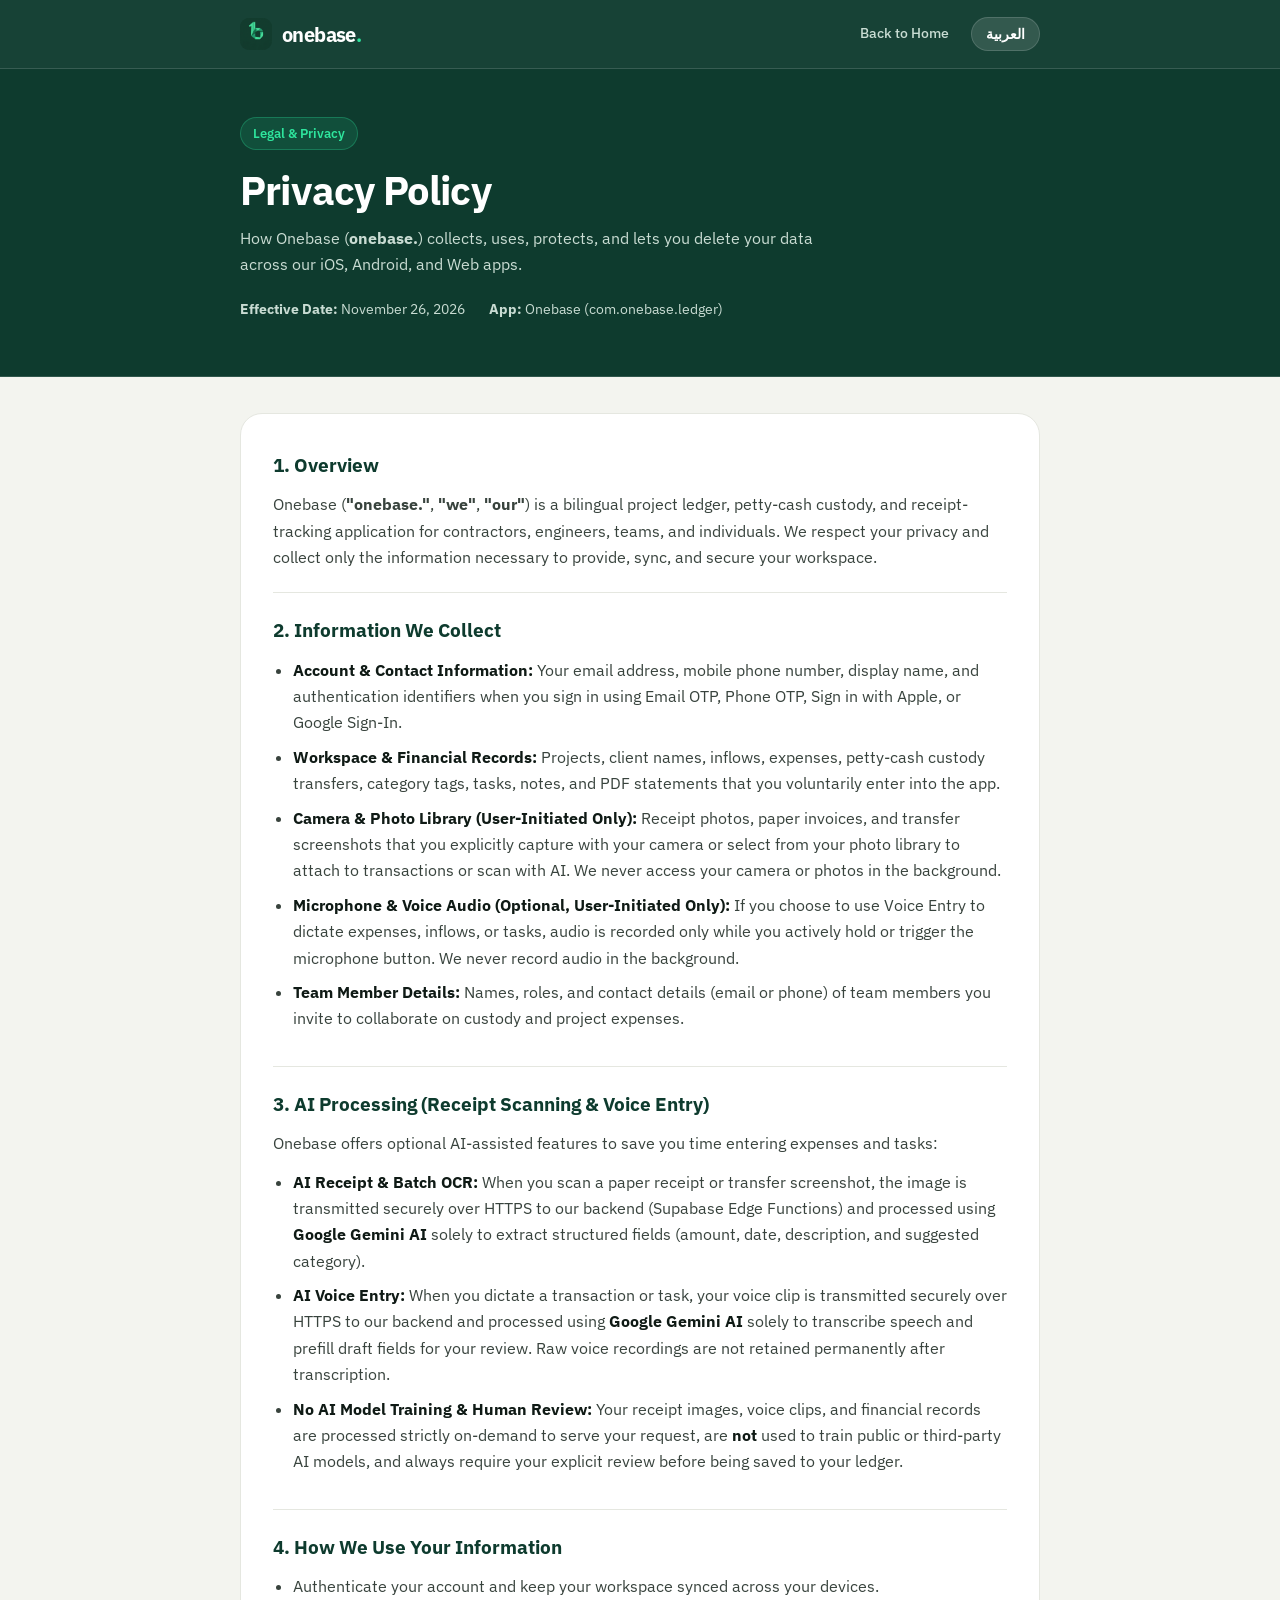
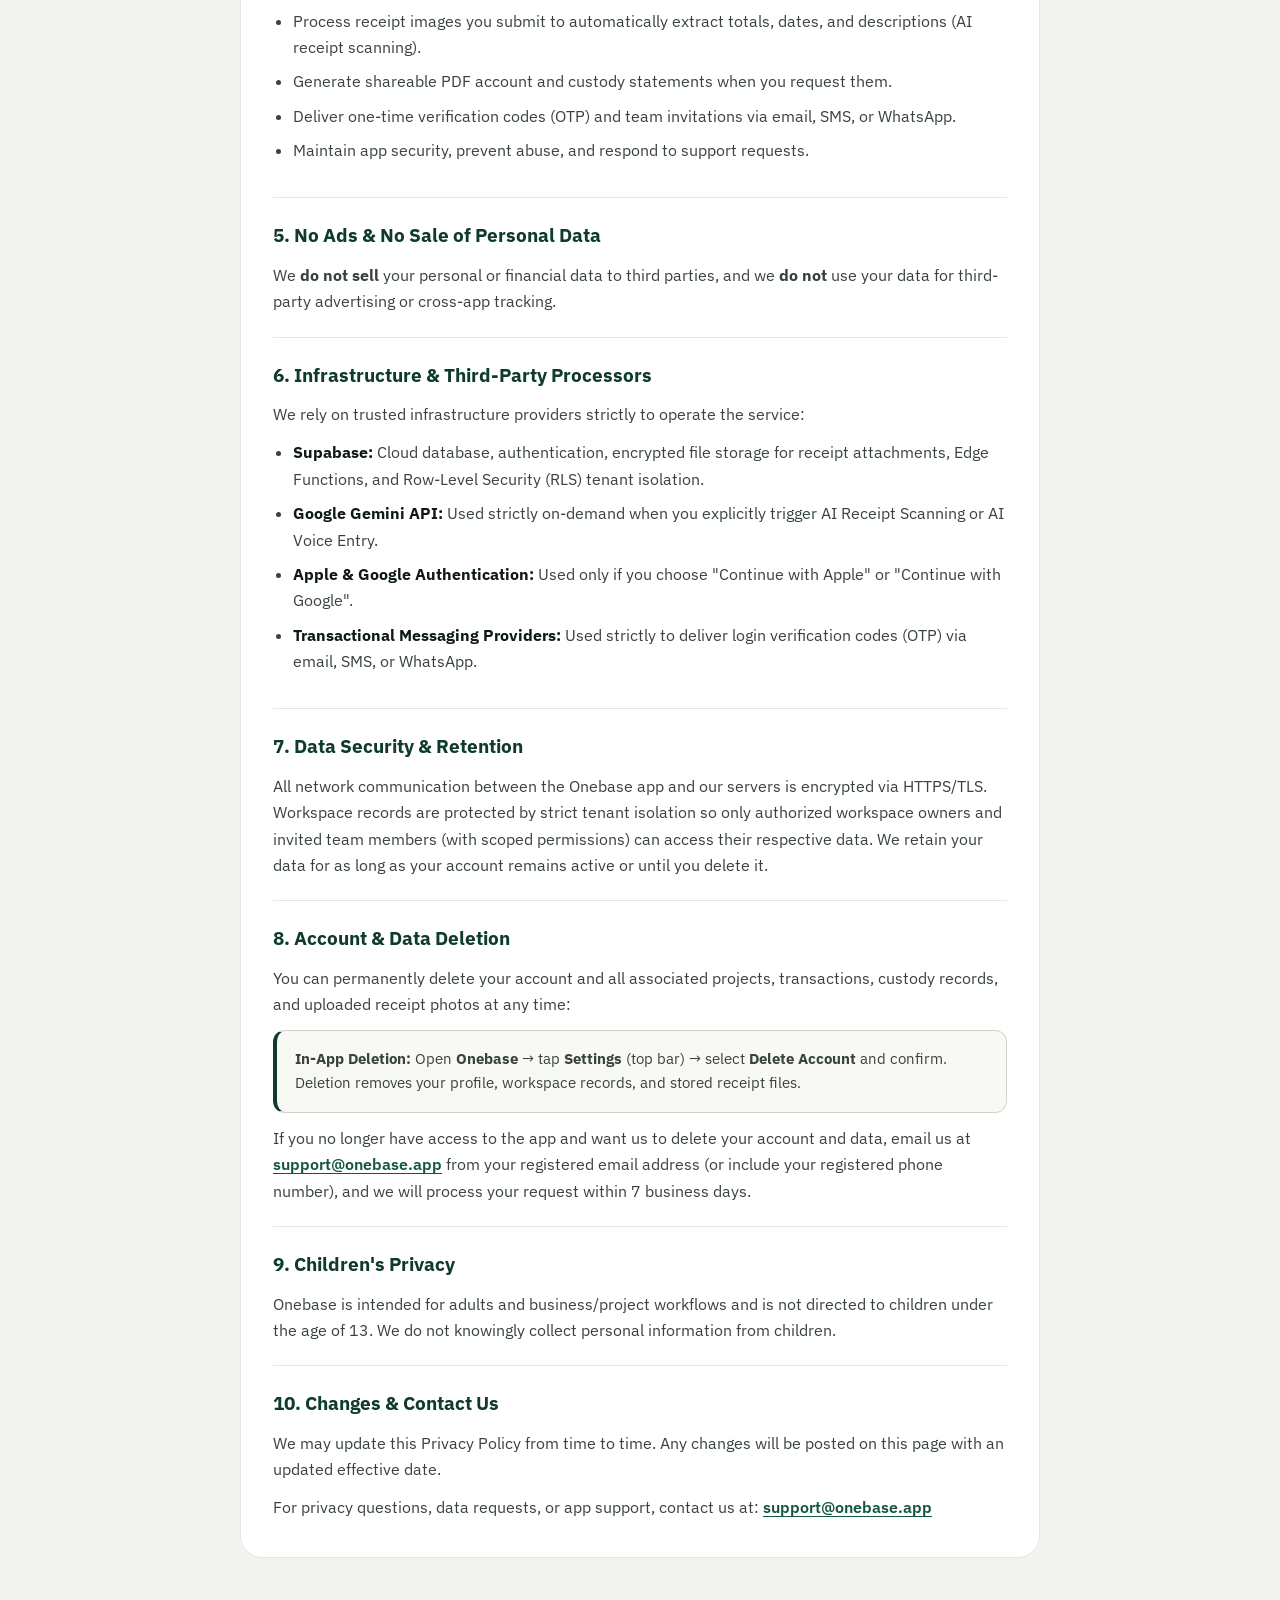
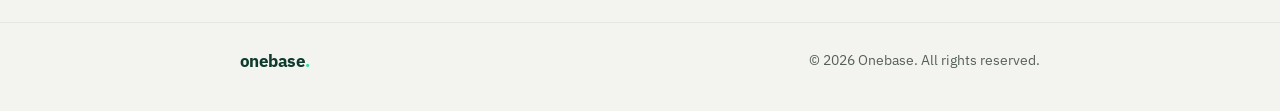
==== privacy/index.html @ 66e4df49 "feat: publish Onebase landing page and bilingual privacy policy" ====
<!DOCTYPE html>
<html lang="en" dir="ltr">
  <head>
    <meta charset="utf-8" />
    <meta name="viewport" content="width=device-width, initial-scale=1" />
    <title>Privacy Policy — onebase.</title>
    <meta
      name="description"
      content="Privacy Policy and Data Deletion information for Onebase (onebase.) — Project accounts, petty cash, receipts, and team custody."
    />
    <meta name="theme-color" content="#0E3B2E" />
    <link rel="icon" type="image/png" href="../assets/branding/app_icon.png" />
    <link rel="preconnect" href="https://fonts.googleapis.com" />
    <link rel="preconnect" href="https://fonts.gstatic.com" crossorigin />
    <link
      href="https://fonts.googleapis.com/css2?family=IBM+Plex+Sans:wght@400;500;600;700&family=IBM+Plex+Sans+Arabic:wght@400;500;600;700&display=swap"
      rel="stylesheet"
    />
    <style>
      :root {
        --white: #FFFFFF;
        --canvas: #F3F4EF;
        --surface-subtle: #F8F9F5;
        --line: #E5E7E0;
        --line-strong: #D0D5CB;
        --ink: #0F1A15;
        --ink-2: #38433D;
        --muted: #55605A;
        --brand: #0E3B2E;
        --brand-mid: #14563F;
        --mint: #2EE59D;
        --mint-ink: #072219;
        --on-brand: #FFFFFF;
        --on-brand-muted: #C9DCD3;
        --brand-rule: rgba(255, 255, 255, 0.14);
        --font-en: "IBM Plex Sans", -apple-system, BlinkMacSystemFont, "Segoe UI", sans-serif;
        --font-ar: "IBM Plex Sans Arabic", "IBM Plex Sans", -apple-system, BlinkMacSystemFont, sans-serif;
      }

      *, *::before, *::after { box-sizing: border-box; }
      [hidden] { display: none !important; }

      html {
        scroll-behavior: smooth;
        background: var(--canvas);
        -webkit-font-smoothing: antialiased;
      }

      body {
        margin: 0;
        background: var(--canvas);
        color: var(--ink);
        font-family: var(--font-en);
        font-size: 16px;
        line-height: 1.65;
      }

      [dir="rtl"] body {
        font-family: var(--font-ar);
        line-height: 1.8;
      }

      .container {
        width: 100%;
        max-width: 840px;
        margin: 0 auto;
        padding: 0 20px;
      }

      /* Top Header */
      .site-header {
        position: sticky;
        top: 0;
        z-index: 20;
        background: rgba(14, 59, 46, 0.96);
        backdrop-filter: blur(10px);
        border-bottom: 1px solid var(--brand-rule);
      }

      .nav-row {
        height: 68px;
        display: flex;
        align-items: center;
        justify-content: space-between;
        gap: 16px;
      }

      .brand-lockup {
        display: inline-flex;
        align-items: center;
        gap: 10px;
        text-decoration: none;
        direction: ltr;
      }

      .brand-badge {
        width: 32px;
        height: 32px;
        border-radius: 9px;
        overflow: hidden;
        background: #143D2F;
        display: inline-flex;
        align-items: center;
        justify-content: center;
        flex-shrink: 0;
      }

      .brand-badge img {
        width: 100%;
        height: 100%;
        object-fit: cover;
        transform: scale(1.38);
      }

      .brand-wordmark {
        font-family: var(--font-en);
        font-size: 20px;
        font-weight: 700;
        letter-spacing: -0.03em;
        color: var(--on-brand);
        direction: ltr;
        unicode-bidi: isolate;
      }

      .brand-wordmark .dot {
        color: var(--mint);
      }

      .nav-actions {
        display: flex;
        align-items: center;
        gap: 10px;
      }

      .nav-link {
        color: var(--on-brand-muted);
        text-decoration: none;
        font-size: 14px;
        font-weight: 500;
        padding: 7px 12px;
        border-radius: 999px;
        transition: background 0.15s ease, color 0.15s ease;
      }

      .nav-link:hover {
        color: var(--white);
        background: rgba(255, 255, 255, 0.1);
      }

      .lang-btn {
        background: rgba(255, 255, 255, 0.12);
        color: var(--white);
        border: 1px solid var(--brand-rule);
        border-radius: 999px;
        padding: 7px 14px;
        font-family: inherit;
        font-size: 13.5px;
        font-weight: 600;
        cursor: pointer;
        transition: background 0.15s ease;
      }

      .lang-btn:hover {
        background: rgba(255, 255, 255, 0.2);
      }

      /* Hero Banner */
      .policy-hero {
        background: var(--brand);
        color: var(--on-brand);
        padding: 48px 0 56px;
        border-bottom: 1px solid var(--brand-rule);
      }

      .policy-eyebrow {
        display: inline-flex;
        align-items: center;
        gap: 8px;
        font-size: 13px;
        font-weight: 600;
        color: var(--mint);
        background: rgba(46, 229, 157, 0.12);
        border: 1px solid rgba(46, 229, 157, 0.28);
        padding: 5px 12px;
        border-radius: 999px;
        margin-bottom: 16px;
      }

      .policy-hero h1 {
        margin: 0 0 12px;
        font-size: clamp(1.85rem, 3.6vw, 2.5rem);
        line-height: 1.2;
        letter-spacing: -0.02em;
      }

      .policy-hero p {
        margin: 0;
        color: var(--on-brand-muted);
        max-width: 620px;
        font-size: 15.5px;
      }

      .policy-meta {
        margin-top: 20px;
        display: flex;
        flex-wrap: wrap;
        gap: 12px 24px;
        font-size: 13.5px;
        color: var(--on-brand-muted);
      }

      /* Policy Card Body */
      .policy-main {
        padding: 36px 0 64px;
      }

      .policy-card {
        background: var(--white);
        border: 1px solid var(--line);
        border-radius: 22px;
        padding: 36px 32px;
      }

      @media (max-width: 640px) {
        .policy-card {
          padding: 24px 20px;
          border-radius: 18px;
        }
        .policy-hero {
          padding: 36px 0 40px;
        }
      }

      .policy-section {
        padding: 22px 0;
        border-bottom: 1px solid var(--line);
      }

      .policy-section:first-child {
        padding-top: 0;
      }

      .policy-section:last-child {
        padding-bottom: 0;
        border-bottom: none;
      }

      .policy-section h2 {
        margin: 0 0 10px;
        font-size: 19px;
        font-weight: 700;
        color: var(--brand);
      }

      .policy-section p {
        margin: 0 0 12px;
        color: var(--ink-2);
      }

      .policy-section p:last-child {
        margin-bottom: 0;
      }

      .policy-section ul {
        margin: 0 0 12px;
        padding-inline-start: 20px;
        color: var(--ink-2);
      }

      .policy-section li {
        margin-bottom: 8px;
      }

      .policy-section li strong {
        color: var(--ink);
      }

      .highlight-box {
        background: var(--surface-subtle);
        border: 1px solid var(--line-strong);
        border-inline-start: 4px solid var(--brand);
        border-radius: 12px;
        padding: 16px 18px;
        margin-top: 12px;
      }

      .highlight-box p {
        margin: 0;
        font-size: 15px;
      }

      a.inline-link {
        color: var(--brand-mid);
        font-weight: 600;
        text-decoration: underline;
        text-underline-offset: 3px;
      }

      /* Footer */
      .site-footer {
        border-top: 1px solid var(--line);
        padding: 24px 0 36px;
        color: var(--muted);
        font-size: 14px;
      }

      .footer-row {
        display: flex;
        flex-wrap: wrap;
        align-items: center;
        justify-content: space-between;
        gap: 12px;
      }

      .footer-wordmark {
        font-family: var(--font-en);
        font-weight: 700;
        color: var(--brand);
        font-size: 17px;
        letter-spacing: -0.03em;
        direction: ltr;
        unicode-bidi: isolate;
      }

      .footer-wordmark .dot {
        color: var(--mint);
      }
    </style>
  </head>
  <body>
    <header class="site-header">
      <div class="container nav-row">
        <a class="brand-lockup" href="../" aria-label="onebase. Home">
          <span class="brand-badge">
            <img src="../assets/branding/app_icon.png" alt="onebase." />
          </span>
          <span class="brand-wordmark">onebase<span class="dot">.</span></span>
        </a>
        <div class="nav-actions">
          <a class="nav-link" href="../" id="nav-home">Back to Home</a>
          <button type="button" class="lang-btn" id="btn-lang" aria-label="Switch language">العربية</button>
        </div>
      </div>
    </header>

    <!-- ENGLISH CONTENT -->
    <div id="content-en">
      <section class="policy-hero">
        <div class="container">
          <span class="policy-eyebrow">Legal &amp; Privacy</span>
          <h1>Privacy Policy</h1>
          <p>
            How Onebase (<strong>onebase.</strong>) collects, uses, protects, and lets you delete your data across our iOS, Android, and Web apps.
          </p>
          <div class="policy-meta">
            <span><strong>Effective Date:</strong> November 26, 2026</span>
            <span><strong>App:</strong> Onebase (com.onebase.ledger)</span>
          </div>
        </div>
      </section>

      <main class="policy-main">
        <div class="container">
          <article class="policy-card">
            <section class="policy-section">
              <h2>1. Overview</h2>
              <p>
                Onebase (<strong>"onebase."</strong>, <strong>"we"</strong>, <strong>"our"</strong>) is a bilingual project ledger, petty-cash custody, and receipt-tracking application for contractors, engineers, teams, and individuals. We respect your privacy and collect only the information necessary to provide, sync, and secure your workspace.
              </p>
            </section>

            <section class="policy-section">
              <h2>2. Information We Collect</h2>
              <ul>
                <li>
                  <strong>Account &amp; Contact Information:</strong> Your email address, mobile phone number, display name, and authentication identifiers when you sign in using Email OTP, Phone OTP, Sign in with Apple, or Google Sign-In.
                </li>
                <li>
                  <strong>Workspace &amp; Financial Records:</strong> Projects, client names, inflows, expenses, petty-cash custody transfers, category tags, tasks, notes, and PDF statements that you voluntarily enter into the app.
                </li>
                <li>
                  <strong>Camera &amp; Photo Library (User-Initiated Only):</strong> Receipt photos, paper invoices, and transfer screenshots that you explicitly capture with your camera or select from your photo library to attach to transactions or scan with AI. We never access your camera or photos in the background.
                </li>
                <li>
                  <strong>Microphone &amp; Voice Audio (Optional, User-Initiated Only):</strong> If you choose to use Voice Entry to dictate expenses, inflows, or tasks, audio is recorded only while you actively hold or trigger the microphone button. We never record audio in the background.
                </li>
                <li>
                  <strong>Team Member Details:</strong> Names, roles, and contact details (email or phone) of team members you invite to collaborate on custody and project expenses.
                </li>
              </ul>
            </section>

            <section class="policy-section">
              <h2>3. AI Processing (Receipt Scanning &amp; Voice Entry)</h2>
              <p>
                Onebase offers optional AI-assisted features to save you time entering expenses and tasks:
              </p>
              <ul>
                <li>
                  <strong>AI Receipt &amp; Batch OCR:</strong> When you scan a paper receipt or transfer screenshot, the image is transmitted securely over HTTPS to our backend (Supabase Edge Functions) and processed using <strong>Google Gemini AI</strong> solely to extract structured fields (amount, date, description, and suggested category).
                </li>
                <li>
                  <strong>AI Voice Entry:</strong> When you dictate a transaction or task, your voice clip is transmitted securely over HTTPS to our backend and processed using <strong>Google Gemini AI</strong> solely to transcribe speech and prefill draft fields for your review. Raw voice recordings are not retained permanently after transcription.
                </li>
                <li>
                  <strong>No AI Model Training &amp; Human Review:</strong> Your receipt images, voice clips, and financial records are processed strictly on-demand to serve your request, are <strong>not</strong> used to train public or third-party AI models, and always require your explicit review before being saved to your ledger.
                </li>
              </ul>
            </section>

            <section class="policy-section">
              <h2>4. How We Use Your Information</h2>
              <ul>
                <li>Authenticate your account and keep your workspace synced across your devices.</li>
                <li>Process receipt images you submit to automatically extract totals, dates, and descriptions (AI receipt scanning).</li>
                <li>Generate shareable PDF account and custody statements when you request them.</li>
                <li>Deliver one-time verification codes (OTP) and team invitations via email, SMS, or WhatsApp.</li>
                <li>Maintain app security, prevent abuse, and respond to support requests.</li>
              </ul>
            </section>

            <section class="policy-section">
              <h2>5. No Ads &amp; No Sale of Personal Data</h2>
              <p>
                We <strong>do not sell</strong> your personal or financial data to third parties, and we <strong>do not</strong> use your data for third-party advertising or cross-app tracking.
              </p>
            </section>

            <section class="policy-section">
              <h2>6. Infrastructure &amp; Third-Party Processors</h2>
              <p>We rely on trusted infrastructure providers strictly to operate the service:</p>
              <ul>
                <li><strong>Supabase:</strong> Cloud database, authentication, encrypted file storage for receipt attachments, Edge Functions, and Row-Level Security (RLS) tenant isolation.</li>
                <li><strong>Google Gemini API:</strong> Used strictly on-demand when you explicitly trigger AI Receipt Scanning or AI Voice Entry.</li>
                <li><strong>Apple &amp; Google Authentication:</strong> Used only if you choose "Continue with Apple" or "Continue with Google".</li>
                <li><strong>Transactional Messaging Providers:</strong> Used strictly to deliver login verification codes (OTP) via email, SMS, or WhatsApp.</li>
              </ul>
            </section>

            <section class="policy-section">
              <h2>7. Data Security &amp; Retention</h2>
              <p>
                All network communication between the Onebase app and our servers is encrypted via HTTPS/TLS. Workspace records are protected by strict tenant isolation so only authorized workspace owners and invited team members (with scoped permissions) can access their respective data. We retain your data for as long as your account remains active or until you delete it.
              </p>
            </section>

            <section class="policy-section" id="deletion">
              <h2>8. Account &amp; Data Deletion</h2>
              <p>
                You can permanently delete your account and all associated projects, transactions, custody records, and uploaded receipt photos at any time:
              </p>
              <div class="highlight-box">
                <p>
                  <strong>In-App Deletion:</strong> Open <strong>Onebase</strong> → tap <strong>Settings</strong> (top bar) → select <strong>Delete Account</strong> and confirm. Deletion removes your profile, workspace records, and stored receipt files.
                </p>
              </div>
              <p style="margin-top: 12px;">
                If you no longer have access to the app and want us to delete your account and data, email us at
                <a class="inline-link" href="mailto:support@onebase.app">support@onebase.app</a>
                from your registered email address (or include your registered phone number), and we will process your request within 7 business days.
              </p>
            </section>

            <section class="policy-section">
              <h2>9. Children's Privacy</h2>
              <p>
                Onebase is intended for adults and business/project workflows and is not directed to children under the age of 13. We do not knowingly collect personal information from children.
              </p>
            </section>

            <section class="policy-section" id="contact">
              <h2>10. Changes &amp; Contact Us</h2>
              <p>
                We may update this Privacy Policy from time to time. Any changes will be posted on this page with an updated effective date.
              </p>
              <p>
                For privacy questions, data requests, or app support, contact us at:
                <a class="inline-link" href="mailto:support@onebase.app">support@onebase.app</a>
              </p>
            </section>
          </article>
        </div>
      </main>
    </div>

    <!-- ARABIC CONTENT -->
    <div id="content-ar" hidden>
      <section class="policy-hero">
        <div class="container">
          <span class="policy-eyebrow">الخصوصية والأمان</span>
          <h1>سياسة الخصوصية</h1>
          <p>
            كيف يجمع تطبيق <strong>onebase.</strong> بياناتك ويستخدمها ويحميها، وكيف يمكنك حذف حسابك وبياناتك بالكامل في أي وقت على iOS و Android والويب.
          </p>
          <div class="policy-meta">
            <span><strong>تاريخ السريان:</strong> 26 نوفمبر 2026</span>
            <span><strong>التطبيق:</strong> Onebase (com.onebase.ledger)</span>
          </div>
        </div>
      </section>

      <main class="policy-main">
        <div class="container">
          <article class="policy-card">
            <section class="policy-section">
              <h2>1. نظرة عامة</h2>
              <p>
                تطبيق <strong>Onebase (onebase.)</strong> هو مساحة عمل لإدارة حسابات المشاريع والعُهد النثرية والفواتير وفرق العمل. نحترم خصوصيتك ونجمع فقط الحد الأدنى من البيانات اللازمة لتشغيل التطبيق ومزامنة بياناتك وحمايتها.
              </p>
            </section>

            <section class="policy-section">
              <h2>2. البيانات التي نجمعها</h2>
              <ul>
                <li>
                  <strong>بيانات الحساب والتواصل:</strong> البريد الإلكتروني، رقم الموبايل، الاسم الكامل، ومُعرّف تسجيل الدخول عند استخدام البريد أو الموبايل أو Apple أو Google.
                </li>
                <li>
                  <strong>بيانات المشاريع والمعاملات:</strong> أسماء المشاريع والعملاء، الوارد والمنصرف، حركات العُهد، التصنيفات، المهام، الملاحظات، وكشوف الحساب التي تدخلها بنفسك.
                </li>
                <li>
                  <strong>الكاميرا ومعرض الصور (بطلبك فقط):</strong> صور الفواتير الورقية ولقطات شاشة التحويلات التي تختار تصويرها أو إرفاقها بالمعاملات أو مسحها بالذكاء الاصطناعي. لا نصل أبداً للكاميرا أو الصور في الخلفية.
                </li>
                <li>
                  <strong>الميكروفون والتسجيل الصوتي (اختياري وبطلبك فقط):</strong> عند اختيارك لاستخدام التسجيل الصوتي لإدخال المصروفات أو المهام، يتم تسجيل الصوت فقط أثناء ضغطك على زر الميكروفون. لا نقوم أبداً بالتسجيل في الخلفية.
                </li>
                <li>
                  <strong>بيانات أعضاء الفريق:</strong> الأسماء والأدوار وأرقام التواصل لأعضاء الفريق الذين تضيفهم لمتابعة العُهد والمصروفات.
                </li>
              </ul>
            </section>

            <section class="policy-section">
              <h2>3. المعالجة بالذكاء الاصطناعي (مسح الفواتير والتسجيل الصوتي)</h2>
              <p>
                يوفر Onebase مزايا اختيارية مدعومة بالذكاء الاصطناعي لتسريع إدخال المصروفات والمهام:
              </p>
              <ul>
                <li>
                  <strong>قراءة الفواتير بالذكاء الاصطناعي (OCR):</strong> عند مسح فاتورة ورقية أو لقطة شاشة تحويل، يتم إرسال الصورة بشكل مشفر عبر HTTPS إلى خوادمنا (Supabase Edge Functions) ومعالجتها بواسطة <strong>Google Gemini AI</strong> فقط لاستخراج المبلغ والتاريخ والوصف والتصنيف المقترح.
                </li>
                <li>
                  <strong>الإدخال الصوتي بالذكاء الاصطناعي:</strong> عند إملاء حركة أو مهمة بالصوت، يتم إرسال المقطع الصوتي بشكل مشفر عبر HTTPS ومعالجته بواسطة <strong>Google Gemini AI</strong> فقط لتحويل الصوت إلى مسودة حركة تراجعها قبل الحفظ. لا يتم الاحتفاظ بالتسجيلات الصوتية الخام بشكل دائم بعد التحويل.
                </li>
                <li>
                  <strong>عدم استخدام بياناتك لتدريب نماذج الذكاء الاصطناعي:</strong> تُعالج صور الفواتير والمقاطع الصوتية عند الطلب فقط لتنفيذ مهمتك، و<strong>لا تُستخدم</strong> لتدريب نماذج ذكاء اصطناعي عامة أو تابعة لأطراف ثالثة، ودائماً تراجع البيانات وتؤكدها بنفسك قبل حفظها.
                </li>
              </ul>
            </section>

            <section class="policy-section">
              <h2>4. كيف نستخدم بياناتك</h2>
              <ul>
                <li>تسجيل دخولك ومزامنة مشاريعك وحساباتك بأمان عبر أجهزتك.</li>
                <li>تحليل صور الفواتير التي ترفعها لاستخراج الإجمالي والوصف تلقائياً لتسهيل التسجيل.</li>
                <li>إنشاء كشوف حساب PDF جاهزة للمشاركة عند طلبك.</li>
                <li>إرسال أكواد التحقق (OTP) ودعوات الفريق عبر البريد الإلكتروني أو الرسائل القصيرة / واتساب.</li>
                <li>حماية الحسابات والاستجابة لطلبات الدعم الفني.</li>
              </ul>
            </section>

            <section class="policy-section">
              <h2>5. لا إعلانات ولا بيع للبيانات</h2>
              <p>
                نحن <strong>لا نبيع</strong> بياناتك الشخصية أو المالية لأي طرف ثالث، ولا نستخدمها في الإعلانات الموجهة أو التتبع عبر التطبيقات الأخرى.
              </p>
            </section>

            <section class="policy-section">
              <h2>6. مزودو البنية التحتية</h2>
              <p>نعتمد على مزودي خدمات موثوقين لتشغيل التطبيق فقط:</p>
              <ul>
                <li><strong>Supabase:</strong> قاعدة البيانات السحابية، التوثيق، التخزين المشفر لصور الفواتير، Edge Functions، وعزل البيانات بصلاحيات Row-Level Security (RLS).</li>
                <li><strong>Google Gemini API:</strong> يُستخدم عند الطلب فقط عند تشغيل مسح الفواتير أو الإدخال الصوتي بالذكاء الاصطناعي.</li>
                <li><strong>تسجيل الدخول عبر Apple و Google:</strong> يُستخدم فقط إذا اخترت الدخول بحساب Apple أو Google.</li>
                <li><strong>مزودو الرسائل:</strong> يُستخدمون فقط لإرسال أكواد التحقق (OTP) عبر البريد أو SMS أو واتساب.</li>
              </ul>
            </section>

            <section class="policy-section">
              <h2>7. الأمان والاحتفاظ بالبيانات</h2>
              <p>
                جميع الاتصالات بين التطبيق والخوادم مشفرة عبر HTTPS/TLS، وتتم حماية بيانات كل مساحة عمل بعزل كامل بحيث لا يطلع عليها سوى المالك وأعضاء الفريق المصرح لهم فقط. نحتفظ ببياناتك طالما حسابك نشط أو حتى تطلب حذفها.
              </p>
            </section>

            <section class="policy-section" id="deletion-ar">
              <h2>8. حذف الحساب والبيانات</h2>
              <p>
                يمكنك حذف حسابك بالكامل مع جميع المشاريع والمعاملات وسجلات العُهد وصور الفواتير المرفقة في أي وقت:
              </p>
              <div class="highlight-box">
                <p>
                  <strong>الحذف من داخل التطبيق:</strong> افتح تطبيق <strong>Onebase</strong> ← اضغط على <strong>الإعدادات</strong> في الشريط العلوي ← اختر <strong>حذف الحساب</strong> وأكّد الحذف.
                </p>
              </div>
              <p style="margin-top: 12px;">
                وفي حال تعذر وصولك للتطبيق، يمكنك مراسلتنا على
                <a class="inline-link" href="mailto:support@onebase.app">support@onebase.app</a>
                من بريدك المسجل (أو مع رقم موبايلك المسجل) وسنقوم بحذف حسابك وبياناتك خلال 7 أيام عمل.
              </p>
            </section>

            <section class="policy-section">
              <h2>9. خصوصية الأطفال</h2>
              <p>
                تطبيق Onebase مخصص للبالغين وأعمال المشاريع ولا يستهدف الأطفال دون سن 13 عاماً، ولا نجمع عن علم أي بيانات تخص الأطفال.
              </p>
            </section>

            <section class="policy-section" id="contact-ar">
              <h2>10. التحديثات والتواصل معنا</h2>
              <p>
                قد نقوم بتحديث سياسة الخصوصية هذه من وقت لآخر، وسيتم نشر أي تحديث على هذه الصفحة مع تاريخ سريانه الجديد.
              </p>
              <p>
                للاستفسارات المتعلقة بالخصوصية أو الدعم الفني، تواصل معنا عبر:
                <a class="inline-link" href="mailto:support@onebase.app">support@onebase.app</a>
              </p>
            </section>
          </article>
        </div>
      </main>
    </div>

    <footer class="site-footer">
      <div class="container footer-row">
        <span class="footer-wordmark">onebase<span class="dot">.</span></span>
        <span id="footer-copy">© 2026 Onebase. All rights reserved.</span>
      </div>
    </footer>

    <script>
      (function () {
        const params = new URLSearchParams(window.location.search);
        let lang = params.get('lang') === 'ar' ? 'ar' : 'en';

        const html = document.documentElement;
        const enEl = document.getElementById('content-en');
        const arEl = document.getElementById('content-ar');
        const btnLang = document.getElementById('btn-lang');
        const navHome = document.getElementById('nav-home');
        const footerCopy = document.getElementById('footer-copy');

        function applyLang(next) {
          lang = next === 'ar' ? 'ar' : 'en';
          html.lang = lang;
          html.dir = lang === 'ar' ? 'rtl' : 'ltr';
          enEl.hidden = lang === 'ar';
          arEl.hidden = lang !== 'ar';
          btnLang.textContent = lang === 'ar' ? 'English' : 'العربية';
          navHome.textContent = lang === 'ar' ? 'العودة للرئيسية' : 'Back to Home';
          navHome.href = lang === 'ar' ? '../?lang=ar' : '../?lang=en';
          footerCopy.textContent =
            lang === 'ar'
              ? '© 2026 Onebase. جميع الحقوق محفوظة.'
              : '© 2026 Onebase. All rights reserved.';
          document.title =
            lang === 'ar' ? 'سياسة الخصوصية — onebase.' : 'Privacy Policy — onebase.';
        }

        btnLang.addEventListener('click', function () {
          const next = lang === 'ar' ? 'en' : 'ar';
          applyLang(next);
          const url = new URL(window.location.href);
          url.searchParams.set('lang', next);
          window.history.replaceState({}, '', url.toString());
        });

        applyLang(lang);
      })();
    </script>
  </body>
</html>
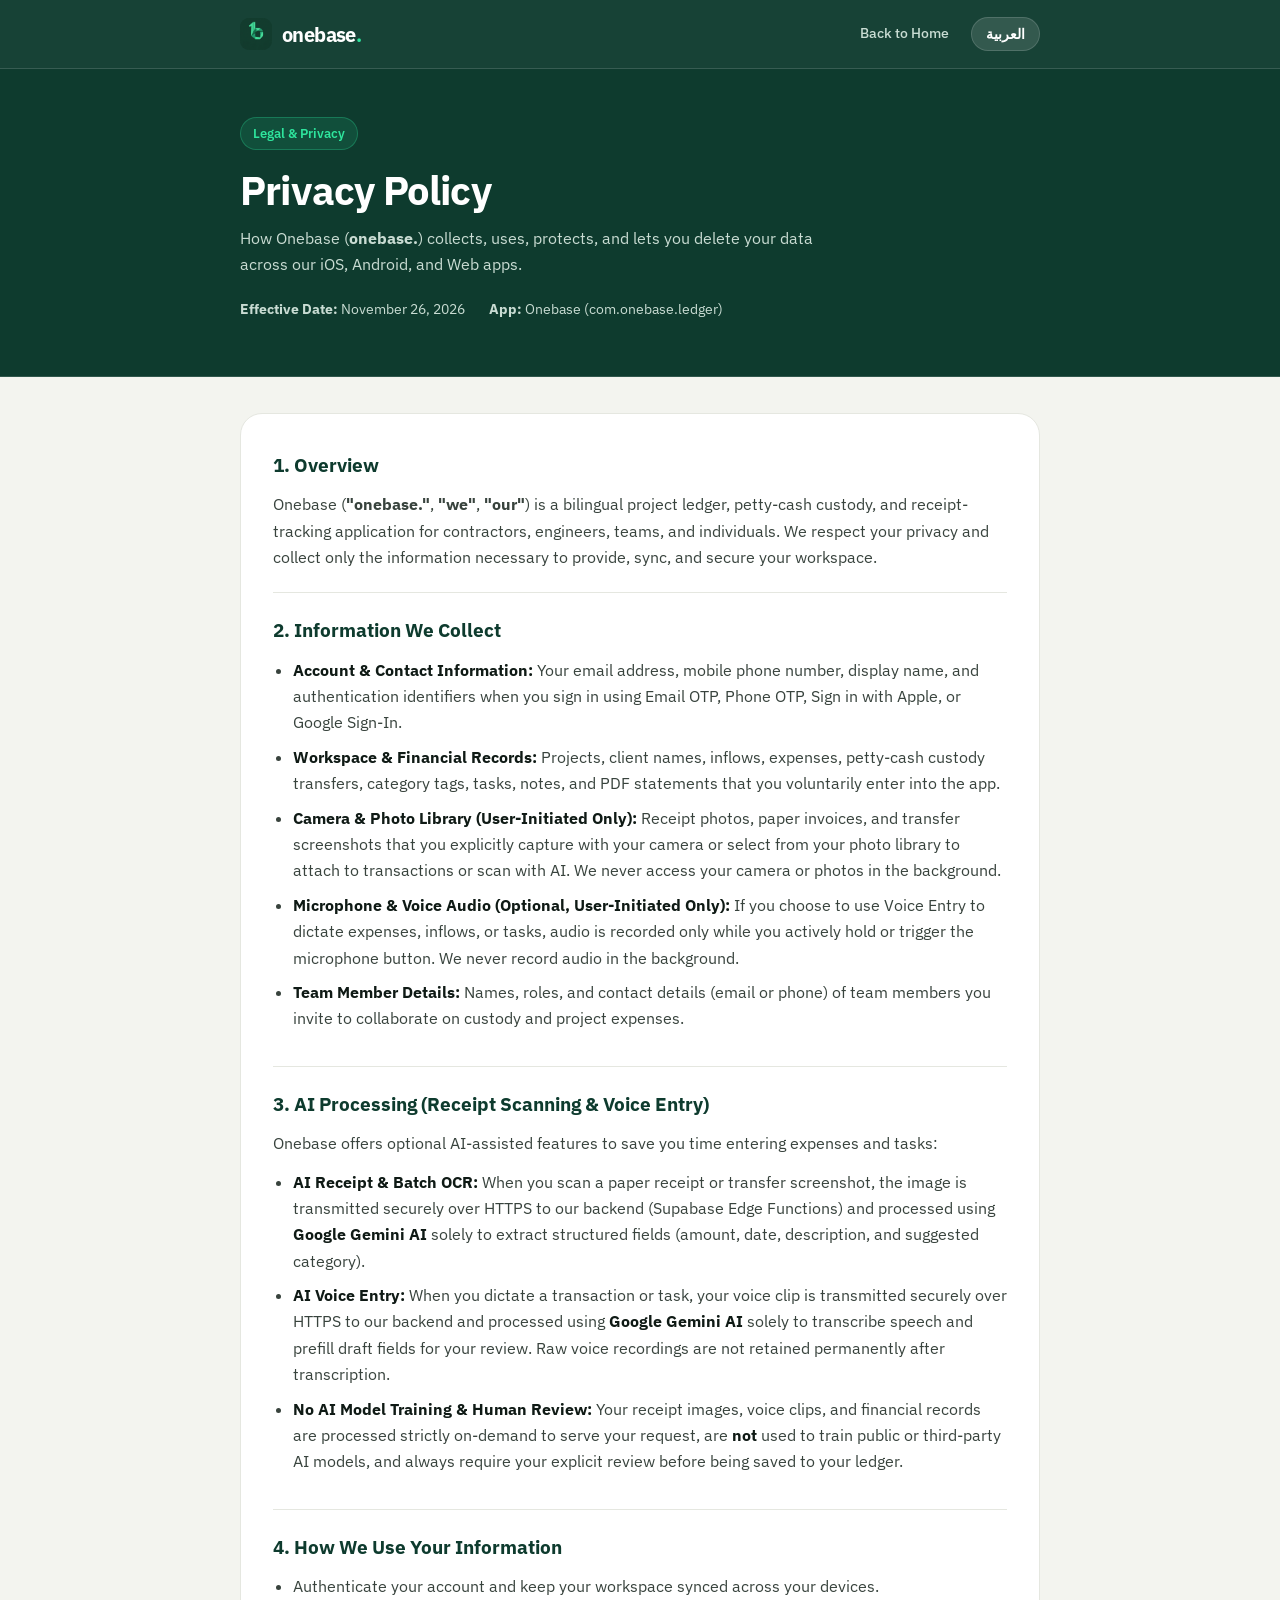
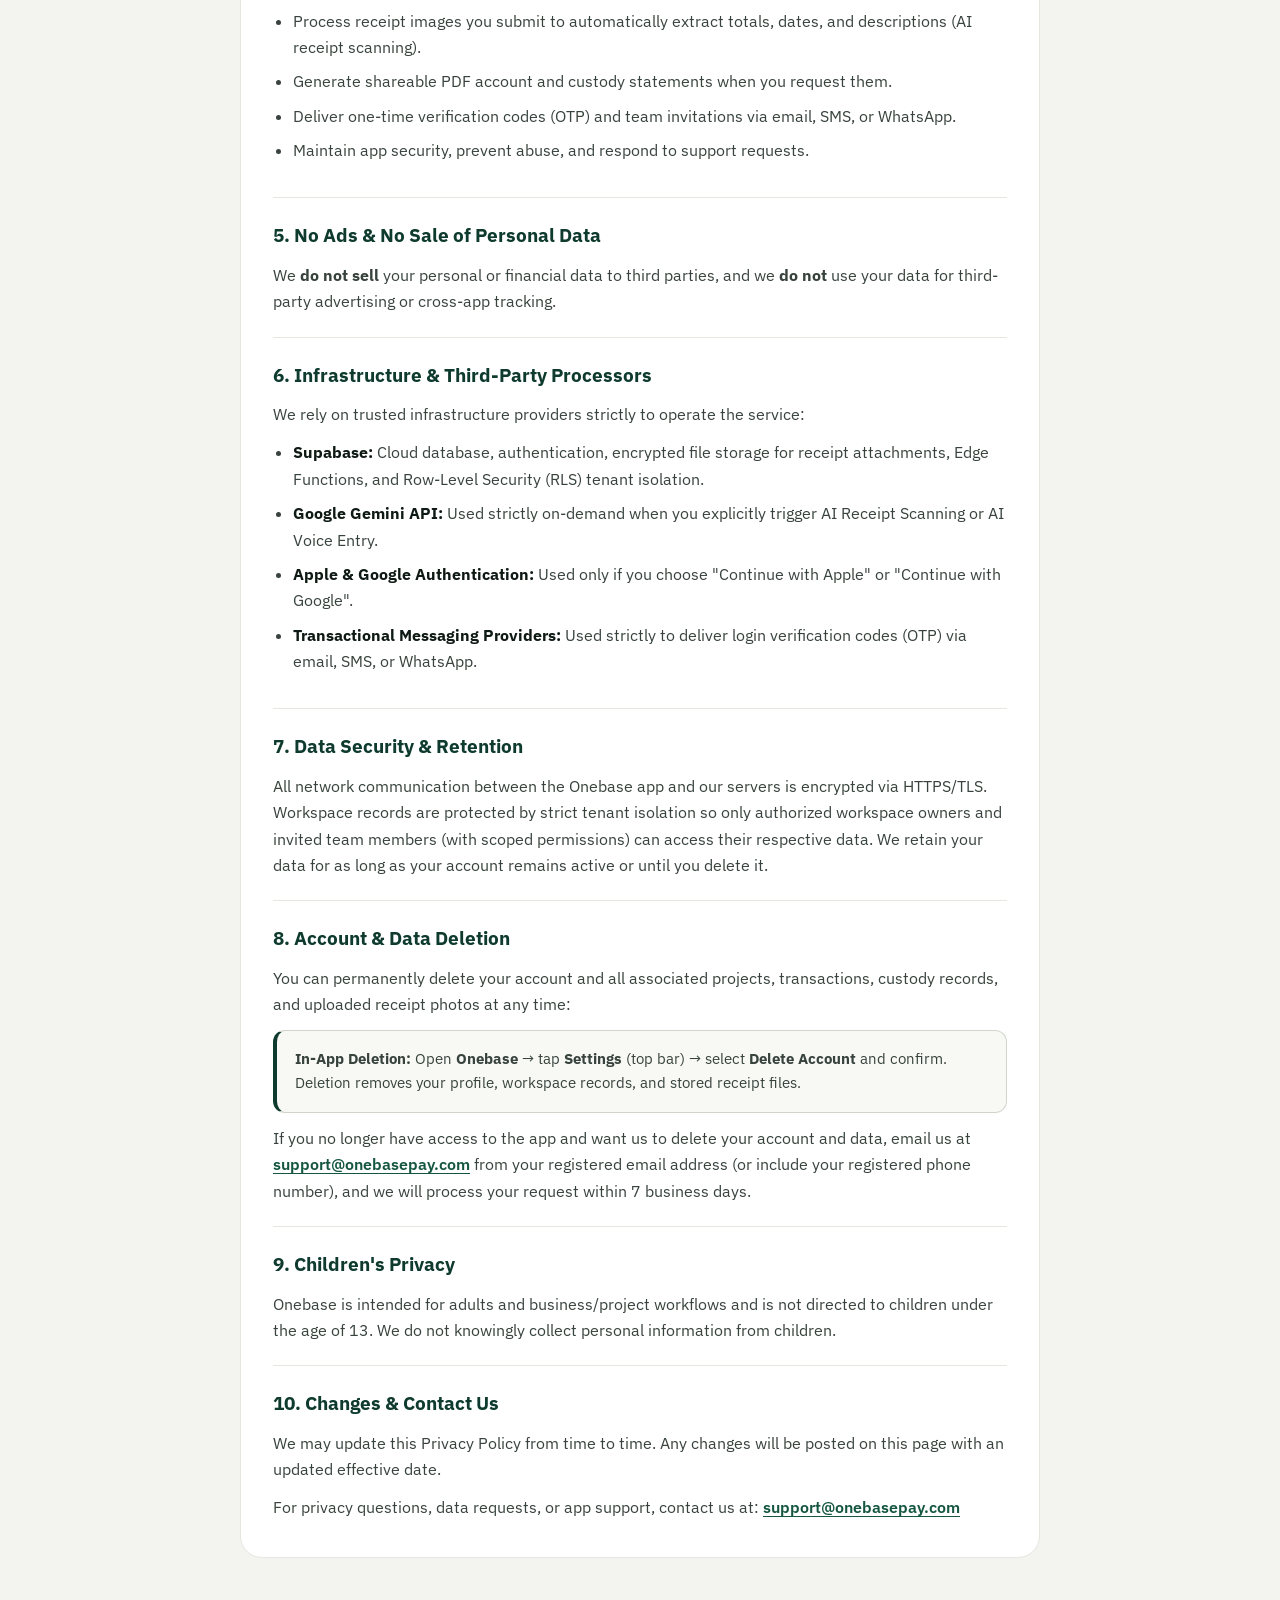
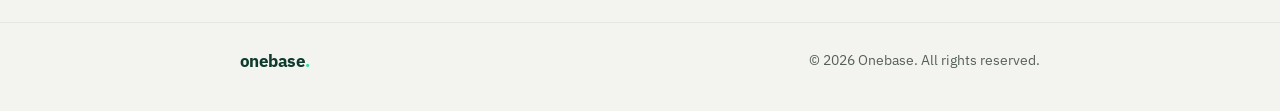
==== commit 834bf676: "chore: configure custom domain onebasepay.com and support@onebasepay.com" ====
--- a/privacy/index.html
+++ b/privacy/index.html
@@ -456,7 +456,7 @@
               </div>
               <p style="margin-top: 12px;">
                 If you no longer have access to the app and want us to delete your account and data, email us at
-                <a class="inline-link" href="mailto:support@onebase.app">support@onebase.app</a>
+                <a class="inline-link" href="mailto:support@onebasepay.com">support@onebasepay.com</a>
                 from your registered email address (or include your registered phone number), and we will process your request within 7 business days.
               </p>
             </section>
@@ -475,7 +475,7 @@
               </p>
               <p>
                 For privacy questions, data requests, or app support, contact us at:
-                <a class="inline-link" href="mailto:support@onebase.app">support@onebase.app</a>
+                <a class="inline-link" href="mailto:support@onebasepay.com">support@onebasepay.com</a>
               </p>
             </section>
           </article>
@@ -596,7 +596,7 @@
               </div>
               <p style="margin-top: 12px;">
                 وفي حال تعذر وصولك للتطبيق، يمكنك مراسلتنا على
-                <a class="inline-link" href="mailto:support@onebase.app">support@onebase.app</a>
+                <a class="inline-link" href="mailto:support@onebasepay.com">support@onebasepay.com</a>
                 من بريدك المسجل (أو مع رقم موبايلك المسجل) وسنقوم بحذف حسابك وبياناتك خلال 7 أيام عمل.
               </p>
             </section>
@@ -615,7 +615,7 @@
               </p>
               <p>
                 للاستفسارات المتعلقة بالخصوصية أو الدعم الفني، تواصل معنا عبر:
-                <a class="inline-link" href="mailto:support@onebase.app">support@onebase.app</a>
+                <a class="inline-link" href="mailto:support@onebasepay.com">support@onebasepay.com</a>
               </p>
             </section>
           </article>
